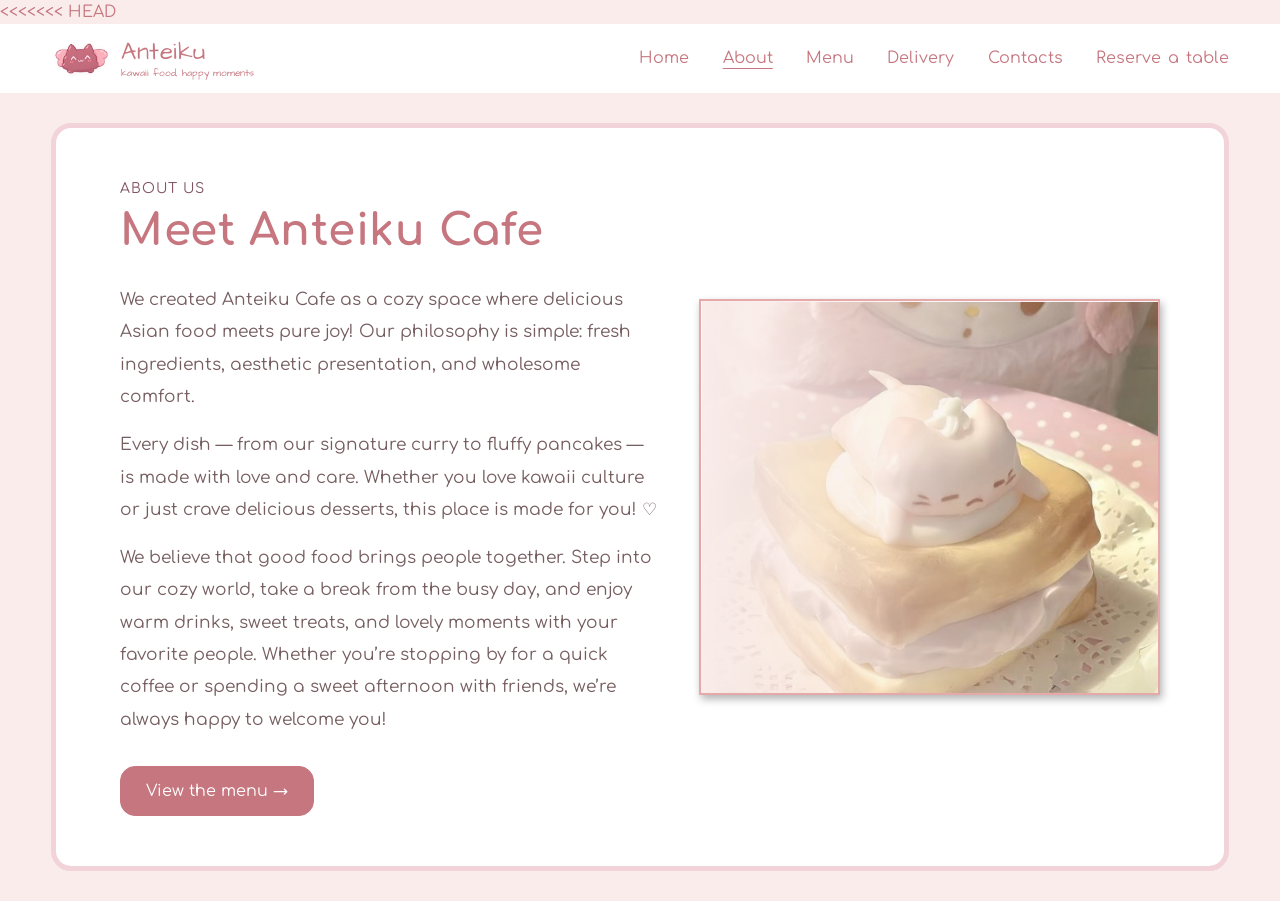
==== about.html @ 823ffbde "Update about.html" ====
<!DOCTYPE html>
<html lang="en">
<head>
<<<<<<< HEAD
    <meta charset="UTF-8">
    <meta name="viewport" content="width=device-width, initial-scale=1.0">
    <title>About — Anteiku</title>

    <!-- Шрифты: без этой строки браузер не знает Comfortaa и Architects Daughter -->
    <link rel="preconnect" href="https://fonts.googleapis.com">
    <link rel="preconnect" href="https://fonts.gstatic.com" crossorigin>
    <link href="https://fonts.googleapis.com/css2?family=Architects+Daughter&family=Comfortaa:wght@400;700&display=swap" rel="stylesheet">

    <link rel="stylesheet" href="style.css">
</head>
<body>

    <!-- ШАПКА (такая же, как на главной) -->
    <header class="site-header">
        <div class="header-inner">

            <a href="index.html" class="brand">
                <img src="image/cat.png" class="logo" alt="Anteiku logo">
                <div class="brand-text">
                    <span class="brand-name">Anteiku</span>
                    <span class="tagline">kawaii food, happy moments</span>
                </div>
            </a>

            <nav class="main-nav">
                <a href="index.html">Home</a>
                <a href="about.html" aria-current="page">About</a>
                <a href="menu.html">Menu</a>
                <a href="delivery.html">Delivery</a>
                <a href="contacts.html">Contacts</a>
                <a href="booking.html">Reserve a table</a>
            </nav>

        </div>
    </header>

    <!-- ГЛАВНЫЙ БЛОК: текст слева, большая картинка справа -->
    <main>
        <div class="center-container about-box">

            <div class="text-container about-text">
                <p class="label">about us</p>
                <h1 id="introduction">Meet Anteiku Cafe</h1>

                <p>We created Anteiku Cafe as a cozy space where delicious Asian food meets pure joy! Our philosophy is simple: fresh ingredients, aesthetic presentation, and wholesome comfort.</p>
                <p>Every dish — from our signature curry to fluffy pancakes — is made with love and care. Whether you love kawaii culture or just crave delicious desserts, this place is made for you! ♡</p>
                <p>We believe that good food brings people together. Step into our cozy world, take a break from the busy day, and enjoy warm drinks, sweet treats, and lovely moments with your favorite people. Whether you’re stopping by for a quick coffee or spending a sweet afternoon with friends, we’re always happy to welcome you!</p>

                <div class="buttons">
                    <a href="menu.html" class="view">View the menu →</a>
                </div>
            </div>

            <div class="hero-image about-image">
                <img src="image/big-cat.png" alt="A cat-shaped cream dessert on a pink polka-dot plate">
            </div>

        </div>
    </main>
---- style.css ----
:root {
    --pink: #C6767F;          /* основной розовый (текст, кнопки) */
    --brown: #815363;         /* тёмный (меню, заголовки в блоке) */
    --border: #f1d3d9;        /* рамка большого блока */
    --frame: #E6A9A9;         /* рамка вокруг картинки */
    --max-width: 1322px;      /* максимальная ширина контента */
    --gutter: clamp(16px, 4vw, 60px);   /* поля по бокам: от 16px на телефоне до 60px на ПК */
}

/* ---------- Общие стили ---------- */
* {
    margin: 0;
    padding: 0;
    box-sizing: border-box;
}

html {
    scroll-behavior: smooth;
}

body {
    background-color: #F9ECEA;
    color: var(--pink);
    font-family: "Century Gothic", "Comfortaa", sans-serif;
    line-height: 1.5;
}

img {
    max-width: 100%;
    height: auto;
    object-fit: contain;
}

/* ==========================================================
   ШАПКА: кот + название слева, меню справа
   ========================================================== */
.site-header {
    background-color: #ffffff;
    padding: 14px var(--gutter);
}

.header-inner {
    display: flex;
    align-items: center;
    justify-content: space-between;
    flex-wrap: wrap;               /* если не хватает места - меню переедет вниз */
    gap: 10px 30px;
    max-width: var(--max-width);
    margin: 0 auto;
}

/* Кот + название в одну строку */
.brand {
    display: flex;
    align-items: center;
    gap: 10px;
    text-decoration: none;
    color: var(--pink);
}

.logo {
    width: 60px;
    height: auto;
    flex-shrink: 0;                /* чтобы кот не сжимался, когда мало места */
}

.brand-text {
    display: flex;
    flex-direction: column;
    line-height: 1.2;
}

.brand-name {
    font-family: "Architects Daughter", sans-serif;
    font-size: 24px;
    letter-spacing: 0.5px;
}

.tagline {
    font-family: "Architects Daughter", sans-serif;
    font-size: 10px;
}

/* ---------- Меню ---------- */
.main-nav {
    text-align: center;  
    display: flex;
    flex-wrap: wrap;
    align-items: center;
    justify-content: flex-end;
    gap: 8px clamp(16px, 2.6vw, 44px);
    font-family: "Comfortaa", sans-serif;
    word-spacing: 2px;
}

.main-nav a {
    color: var(--pink);
    text-decoration: none;
    font-size: 16px;
    transition: color 0.3s ease;
}

.main-nav a:hover {
    color: #f38d99;
}

/* Подчёркивание у страницы, на которой мы сейчас (как Home в макете) */
.main-nav a[aria-current="page"] {
    text-decoration: underline;
    text-underline-offset: 5px;
}

/* ==========================================================
   ГЛАВНЫЙ БЛОК (большая белая рамка)
   ========================================================== */
.center-container {
    display: flex;
    align-items: center;
    justify-content: space-between;
    gap: 40px;
    width: min(var(--max-width), 100% - 2 * var(--gutter));
    min-height: 764px;
    margin: 30px auto;
    padding: 40px clamp(20px, 5vw, 70px);
    background-color: #ffffff;
    border-radius: 20px;
    border: 5px solid var(--border);
}

/* ---------- Текст ---------- */
.text-container {
    flex: 1 1 0;
    min-width: 0;                  /* позволяет тексту сжиматься и переноситься */
    text-align: center;
    color: var(--brown);
}

#introduction {
    font-family: "Comfortaa", sans-serif;
    font-size: clamp(28px, 3.4vw, 48px);
    color: var(--pink);
    letter-spacing: 0.5px;
    margin-bottom: 10px;
}

#text-introduction {
    font-family: "Comfortaa", sans-serif;
    font-size: clamp(16px, 1.7vw, 24px);
    max-width: 480px;
    margin: 30px auto 0;           /* auto по бокам = блок по центру */
    text-align: left;
    line-height: 1.5;
    color: #C7767F;
}

/* ---------- Кнопки ---------- */
.buttons {
    display: flex;
    flex-wrap: wrap;
    gap: 16px 40px;
    max-width: 480px;
    margin: 60px auto 0;
}

.view,
.delivery {
    display: inline-block;
    padding: 12px 25px;
    border: 1px solid var(--pink);
    border-radius: 15px;
    text-decoration: none;
    font-family: "Comfortaa", sans-serif;
    font-size: 16px;
    cursor: pointer;
    /* transition должен стоять здесь, а не в :hover - тогда плавно и в обе стороны */
    transition: background-color 0.3s ease, border-color 0.3s ease, color 0.3s ease;
}

.view {
    color: #ffffff;
    background-color: var(--pink);
}

.delivery {
    color: var(--pink);
    background-color: #ffffff;
}

.view:hover,
.delivery:hover {
    background-color: #f38d99;
    border-color: #a65f75;
    color: #ffffff;
}

/* ---------- Картинка справа ---------- */
.hero-image {
    position: relative;            /* чтобы звезда позиционировалась относительно картинки */
    flex: 0 0 auto;
    width: clamp(240px, 34vw, 452px);
}

.hero-image > img:not(.star1) {
    display: block;
    width: 100%;
    height: auto;
    border: 2px solid var(--frame);
    box-shadow: 2px 4px 8px rgba(0, 0, 0, 0.3);
}

/* Звезда в левом нижнем углу картинки; размер и место - в процентах, поэтому масштабируется вместе с ней */
.star1 {
    position: absolute;
    left: 16%;
    bottom: 15%;
    width: 11%;
    height: auto;
}

/* ==========================================================
   СТРАНИЦА "ABOUT"
   ========================================================== */
.about-box {
    min-height: 0;
    padding-block: 50px;
}

.about-text {
    text-align: left;
}

.about-text .label {
    font-family: "Comfortaa", sans-serif;
    font-size: 14px;
    letter-spacing: 1px;
    text-transform: uppercase;
    color: var(--brown);
}

.about-text #introduction {
    margin-bottom: 20px;
}

.about-text p:not(.label) {
    max-width: 560px;
    margin-bottom: 16px;
    font-family: "Comfortaa", sans-serif;
    font-size: 17px;
    line-height: 1.9;
    color: #765e60;
}

.about-text .buttons {
    margin: 30px 0 0;
}

.about-image {
    width: clamp(240px, 36vw, 480px);
}

/* ==========================================================
   БУДУЩИЕ СТРАНИЦЫ (меню, доставка, бронь, подвал).
   Заготовки сохранены из твоего кода - пока на сайте их нет.
   ========================================================== */
section {
    margin-bottom: 60px;
}

section h1 {
    color: #a65f75;
    font-size: 36px;
    margin: 25px 0;
}

section h2,
footer h2 {
    color: #a65f75;
    font-size: 30px;
    margin-bottom: 20px;
}

#menu,
#delivery,
#reserve {
    padding: 35px 20px;
    background-color: #fff0f2;
    border: 1px solid #f1d3d9;
    border-radius: 20px;
}

#reserve a {
    display: inline-block;
    margin-top: 20px;
    padding: 12px 28px;
    background-color: #d991a5;
    color: white;
    text-decoration: none;
    border-radius: 30px;
    transition: background-color 0.3s ease;
}

#reserve a:hover {
    background-color: #b96f86;
}

footer {
    background-color: #f3d6dd;
    padding: 35px 20px;
    color: #815363;
}

/* ==========================================================
   АДАПТИВ: планшеты и телефоны.
   @media срабатывает, когда экран УЖЕ указанной ширины.
   ========================================================== */

/* Планшет (до 860px): шапка в столбик, картинка уходит под текст */
@media (max-width: 860px) {
    .header-inner {
        flex-direction: column;
        justify-content: center;
        gap: 12px;
    }

    .main-nav {
        justify-content: center;
    }

    .center-container,
    .about-box {
        flex-direction: column;
        min-height: 0;
        gap: 40px;
        margin: 24px auto;
        padding-block: 40px;
    }

    .text-container {
        flex: 0 0 auto;
        width: 100%;
    }

    .hero-image,
    .about-image {
        width: min(400px, 80%);
    }

    #text-introduction {
        text-align: center;
    }

    .buttons {
        justify-content: center;
        margin-top: 40px;
    }

    .about-text {
        text-align: center;
    }

    .about-text p:not(.label) {
        margin-inline: auto;
        text-align: left;          /* длинный текст читается лучше с ровным левым краем */
    }

    .about-text .buttons {
        justify-content: center;
    }
}

/* Телефон (до 480px) */
@media (max-width: 480px) {
    .logo {
        width: 48px;
    }

    .brand-name {
        font-size: 22px;
    }

    .main-nav {
        gap: 8px 18px;
    }

    .main-nav a {
        font-size: 14px;
    }

    .center-container,
    .about-box {
        border-width: 4px;
        gap: 30px;
        padding: 30px 16px;
    }

    #introduction {
        letter-spacing: 0;
    }

    .view,
    .delivery {
        font-size: 15px;
        padding: 11px 20px;
    }

    .about-text p:not(.label) {
        font-size: 16px;
        line-height: 1.8;
    }
}
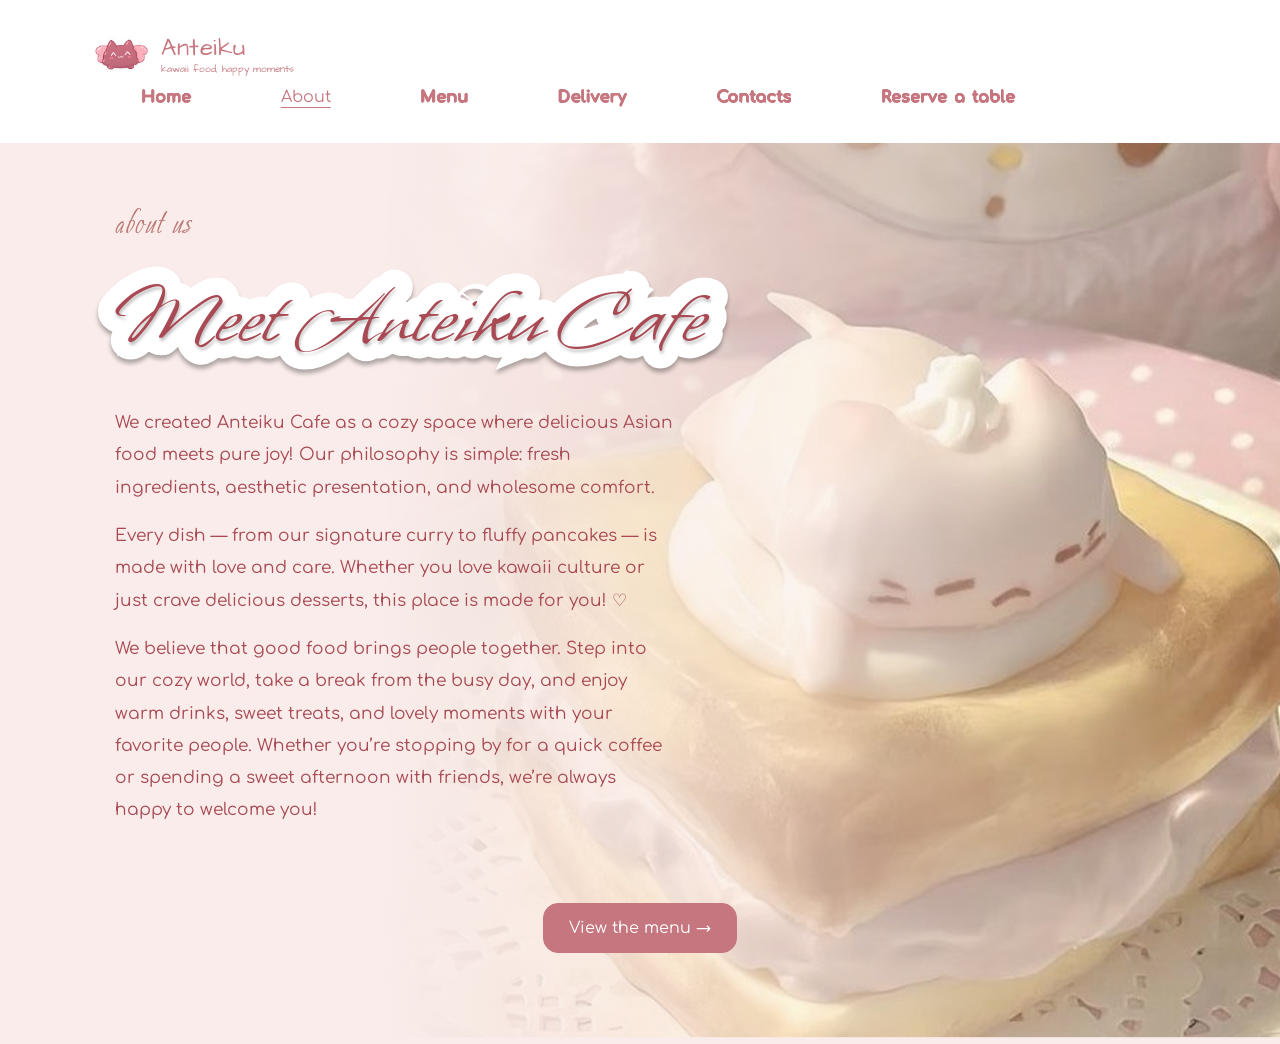
==== commit b84ba21c: "добавила изменения в css + ссылку на шрифт в about.html" ====
--- a/about.html
+++ b/about.html
@@ -1,11 +1,17 @@
 <!DOCTYPE html>
 <html lang="en">
 <head>
-<<<<<<< HEAD
     <meta charset="UTF-8">
     <meta name="viewport" content="width=device-width, initial-scale=1.0">
     <title>About — Anteiku</title>
-
+    <!--Шрифт для about us-->
+    <link rel="preconnect" href="https://fonts.googleapis.com">
+<link rel="preconnect" href="https://fonts.gstatic.com" crossorigin>
+<link href="https://fonts.googleapis.com/css2?family=Petemoss&display=swap" rel="stylesheet">
+    <!-- все три ссылки ниже для шрифта текста "meet Anteiku cafe" -->
+    <link rel="preconnect" href="https://fonts.googleapis.com">
+    <link rel="preconnect" href="https://fonts.gstatic.com" crossorigin>
+    <link href="https://fonts.googleapis.com/css2?family=Whisper&display=swap" rel="stylesheet"> 
     <!-- Шрифты: без этой строки браузер не знает Comfortaa и Architects Daughter -->
     <link rel="preconnect" href="https://fonts.googleapis.com">
     <link rel="preconnect" href="https://fonts.gstatic.com" crossorigin>
@@ -13,7 +19,7 @@
 
     <link rel="stylesheet" href="style.css">
 </head>
-<body>
+<body class="about-page">
 
     <!-- ШАПКА (такая же, как на главной) -->
     <header class="site-header">
@@ -29,7 +35,7 @@
 
             <nav class="main-nav">
                 <a href="index.html">Home</a>
-                <a href="about.html" aria-current="page">About</a>
+                <a href="about.html" class="active" aria-current="page">About</a>
                 <a href="menu.html">Menu</a>
                 <a href="delivery.html">Delivery</a>
                 <a href="contacts.html">Contacts</a>
@@ -62,4 +68,5 @@
 
         </div>
     </main>
-
+</body>
+</html>
--- a/style.css
+++ b/style.css
@@ -1,8 +1,11 @@
-
+/* ==========================================================
+   ПЕРЕМЕННЫЕ: цвета и размеры в одном месте.
+   Хочешь поменять цвет сайта - меняй здесь, и он поменяется везде.
+   ========================================================== */
 :root {
     --pink: #C6767F;          /* основной розовый (текст, кнопки) */
     --brown: #815363;         /* тёмный (меню, заголовки в блоке) */
-    --border: #f1d3d9;        /* рамка большого блока */
+    --border: #E1AFB0;        /* рамка большого блока */
     --frame: #E6A9A9;         /* рамка вокруг картинки */
     --max-width: 1322px;      /* максимальная ширина контента */
     --gutter: clamp(16px, 4vw, 60px);   /* поля по бокам: от 16px на телефоне до 60px на ПК */
@@ -36,6 +39,8 @@
    ШАПКА: кот + название слева, меню справа
    ========================================================== */
 .site-header {
+    position: relative;
+    z-index: 2; /*т.е. вся шапка находится поверх нижних элементовю, в данный момент над about-image и about-text*/
     background-color: #ffffff;
     padding: 14px var(--gutter);
 }
@@ -48,6 +53,7 @@
     gap: 10px 30px;
     max-width: var(--max-width);
     margin: 0 auto;
+    padding: 20px 40px;
 }
 
 /* Кот + название в одну строку */
@@ -63,6 +69,7 @@
     width: 60px;
     height: auto;
     flex-shrink: 0;                /* чтобы кот не сжимался, когда мало места */
+    transform: rotateY('5px');
 }
 
 .brand-text {
@@ -82,39 +89,55 @@
     font-size: 10px;
 }
 
+
 /* ---------- Меню ---------- */
 .main-nav {
     text-align: center;  
     display: flex;
     flex-wrap: wrap;
     align-items: center;
-    justify-content: flex-end;
-    gap: 8px clamp(16px, 2.6vw, 44px);
+    justify-content: center;
+    gap: 8px clamp(20px, 7vw, 100px);
     font-family: "Comfortaa", sans-serif;
     word-spacing: 2px;
+    margin-left: 50px;
+    margin-right: auto;
 }
 
 .main-nav a {
     color: var(--pink);
     text-decoration: none;
     font-size: 16px;
+    font-weight: 900;
     transition: color 0.3s ease;
+    text-shadow:0.5px 0 0 currentColor, 
+       -0.5px 0 0 currentColor, 
+        0 0.5px 0 currentColor, 
+        0 -0.5px 0 currentColor,
+        0.3px 0.3px 0 currentColor,
+       -0.3px -0.3px 0 currentColor;
 }
 
 .main-nav a:hover {
     color: #f38d99;
+}
+
+.main-nav a.active {
+font-weight: normal;
+text-shadow: none;
 }
 
 /* Подчёркивание у страницы, на которой мы сейчас (как Home в макете) */
 .main-nav a[aria-current="page"] {
     text-decoration: underline;
     text-underline-offset: 5px;
+    text-decoration-thickness: 1px;
 }
 
 /* ==========================================================
    ГЛАВНЫЙ БЛОК (большая белая рамка)
    ========================================================== */
-.center-container {
+.home-page .center-container {
     display: flex;
     align-items: center;
     justify-content: space-between;
@@ -136,7 +159,7 @@
     color: var(--brown);
 }
 
-#introduction {
+.home-page #introduction {
     font-family: "Comfortaa", sans-serif;
     font-size: clamp(28px, 3.4vw, 48px);
     color: var(--pink);
@@ -163,7 +186,7 @@
     margin: 60px auto 0;
 }
 
-.view,
+.home-page .view,
 .delivery {
     display: inline-block;
     padding: 12px 25px;
@@ -201,7 +224,7 @@
     width: clamp(240px, 34vw, 452px);
 }
 
-.hero-image > img:not(.star1) {
+.home-page .hero-image > img:not(.star1) {
     display: block;
     width: 100%;
     height: auto;
@@ -221,25 +244,55 @@
 /* ==========================================================
    СТРАНИЦА "ABOUT"
    ========================================================== */
+
 .about-box {
+    position: relative;
+    display: flex;
+    align-items: center;
+    justify-content: space-between;
+    gap: 40px;
+    width: min(var(--max-width), 100% - 2 * var(--gutter));
+    margin: 0 auto;
+    padding: 40px clamp(20px, 5vw, 70px);
     min-height: 0;
     padding-block: 50px;
 }
 
 .about-text {
+    position: relative;
+    z-index: 1;
+    width: 55%;
     text-align: left;
+    display:flex;
+    flex-direction: column;
+    align-items: flex-start;
 }
 
 .about-text .label {
-    font-family: "Comfortaa", sans-serif;
-    font-size: 14px;
+    text-align: left;
+    font-family: "Petemoss", cursive;
+    font-weight: 400;
+    font-style: normal;
+    font-size: 40px;
     letter-spacing: 1px;
     text-transform: uppercase;
-    color: var(--brown);
+    color: #BB7775;
+    text-transform: none;
 }
 
 .about-text #introduction {
+    text-align: left;
+    color: #A84953;
     margin-bottom: 20px;
+     font-family: "Whisper", cursive;
+    font-weight: 400;
+    font-style: normal;
+    font-size: clamp(36px, 7vw, 100px);
+    letter-spacing: 0.5px;
+    -webkit-text-stroke: 35px white;
+    paint-order: stroke fill;
+    text-shadow: 1px 3px 3px rgba(46, 45, 45, 0.3);
+    filter: drop-shadow(0 4px 2px rgba(0, 0, 0, 0.3));
 }
 
 .about-text p:not(.label) {
@@ -248,15 +301,30 @@
     font-family: "Comfortaa", sans-serif;
     font-size: 17px;
     line-height: 1.9;
-    color: #765e60;
-}
-
-.about-text .buttons {
-    margin: 30px 0 0;
-}
+    color: #A84953;
+}
+
+.about-text a{
+    display: inline-block;
+    padding: 12px 25px;
+    border: 1px solid var(--pink);
+    border-radius: 15px;
+    text-decoration: none;
+    font-family: "Comfortaa", sans-serif;
+    font-size: 16px;
+    cursor: pointer;
+    transition: background-color 0.3s
+}
+
 
 .about-image {
-    width: clamp(240px, 36vw, 480px);
+    position: absolute;
+    z-index: 0;
+    width: 90%;
+    max-width: none;
+    right: -18%;
+    top: 55%;
+    transform: translateY(-53%);
 }
 
 /* ==========================================================
@@ -409,4 +477,3 @@
         line-height: 1.8;
     }
 }
-
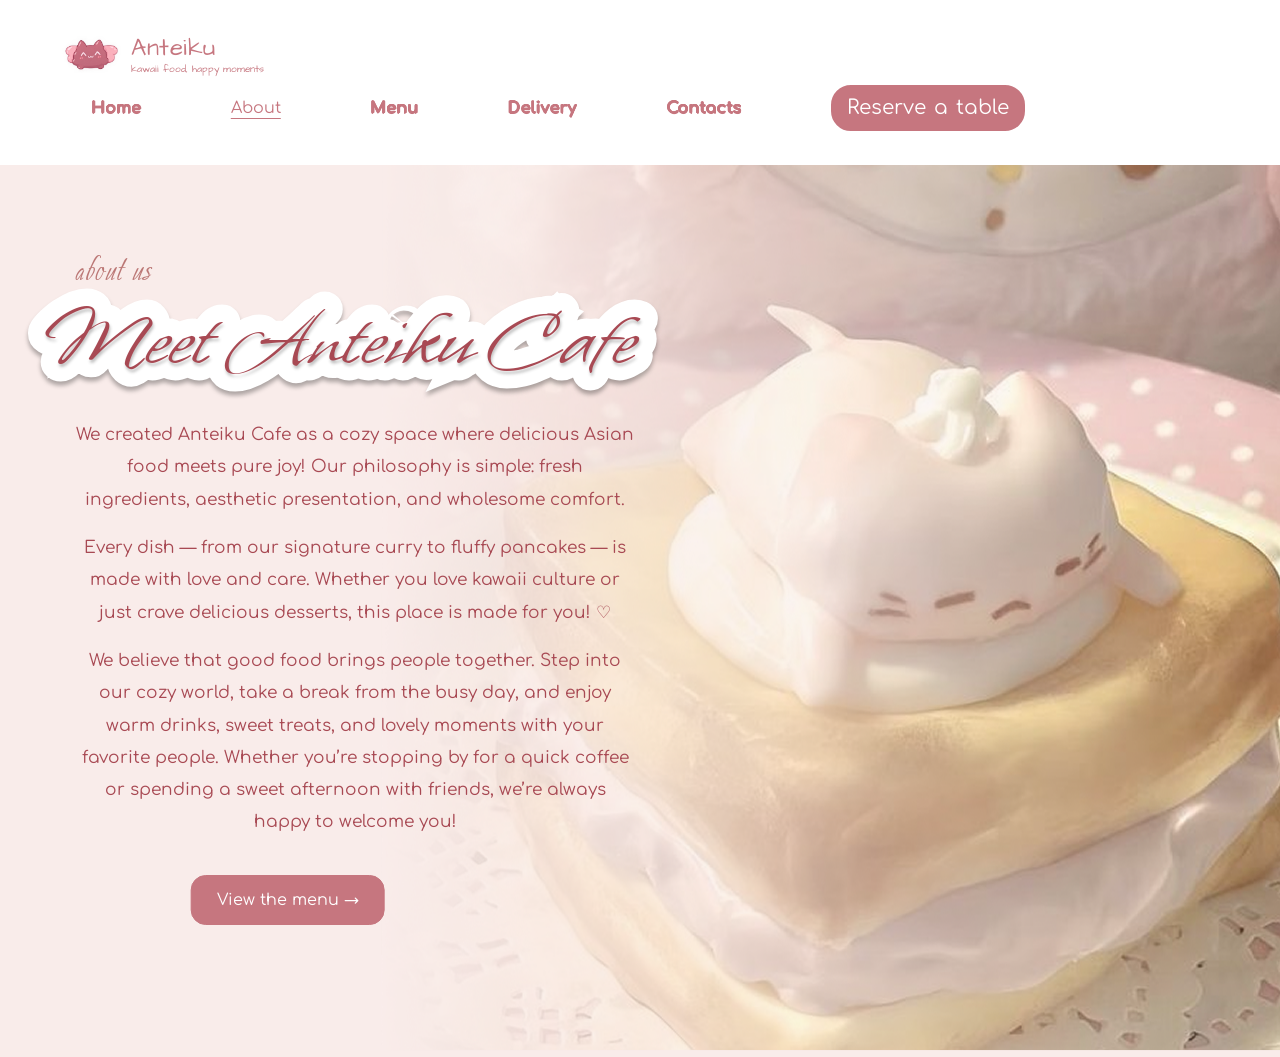
==== commit 4ce35f84: "menu css перенесен в style.css, добавлены классы к некоторым элементам html" ====
--- a/about.html
+++ b/about.html
@@ -6,8 +6,8 @@
     <title>About — Anteiku</title>
     <!--Шрифт для about us-->
     <link rel="preconnect" href="https://fonts.googleapis.com">
-<link rel="preconnect" href="https://fonts.gstatic.com" crossorigin>
-<link href="https://fonts.googleapis.com/css2?family=Petemoss&display=swap" rel="stylesheet">
+    <link rel="preconnect" href="https://fonts.gstatic.com" crossorigin>
+    <link href="https://fonts.googleapis.com/css2?family=Petemoss&display=swap" rel="stylesheet">
     <!-- все три ссылки ниже для шрифта текста "meet Anteiku cafe" -->
     <link rel="preconnect" href="https://fonts.googleapis.com">
     <link rel="preconnect" href="https://fonts.gstatic.com" crossorigin>
@@ -39,7 +39,7 @@
                 <a href="menu.html">Menu</a>
                 <a href="delivery.html">Delivery</a>
                 <a href="contacts.html">Contacts</a>
-                <a href="booking.html">Reserve a table</a>
+                <a href="booking.html" class="reserve-btn">Reserve a table</a>
             </nav>
 
         </div>
@@ -68,5 +68,4 @@
 
         </div>
     </main>
-</body>
-</html>
+
--- a/style.css
+++ b/style.css
@@ -1,7 +1,4 @@
-/* ==========================================================
-   ПЕРЕМЕННЫЕ: цвета и размеры в одном месте.
-   Хочешь поменять цвет сайта - меняй здесь, и он поменяется везде.
-   ========================================================== */
+
 :root {
     --pink: #C6767F;          /* основной розовый (текст, кнопки) */
     --brown: #815363;         /* тёмный (меню, заголовки в блоке) */
@@ -58,6 +55,7 @@
 
 /* Кот + название в одну строку */
 .brand {
+    transform: translateX(-30px);
     display: flex;
     align-items: center;
     gap: 10px;
@@ -100,8 +98,6 @@
     gap: 8px clamp(20px, 7vw, 100px);
     font-family: "Comfortaa", sans-serif;
     word-spacing: 2px;
-    margin-left: 50px;
-    margin-right: auto;
 }
 
 .main-nav a {
@@ -134,6 +130,27 @@
     text-decoration-thickness: 1px;
 }
 
+/*ниже кнопка брони стола в шапке меню*/
+.reserve-btn {
+    display: inline-block;
+    padding: 6px 14px;
+    border: 2px solid var(--pink);
+    border-radius: 20px;
+    color: white !important;
+    font-weight: normal !important;
+    text-shadow: none !important;
+    background-color: var(--pink);
+    text-decoration: none;
+    white-space: nowrap;
+    font-size: 20px !important;
+    transition: background-color 0.3s ease, color 0.3s ease;
+}
+
+.reserve-btn:hover {
+    background-color: #f38d99;
+    color: var(--pink);
+}
+
 /* ==========================================================
    ГЛАВНЫЙ БЛОК (большая белая рамка)
    ========================================================== */
@@ -147,15 +164,15 @@
     margin: 30px auto;
     padding: 40px clamp(20px, 5vw, 70px);
     background-color: #ffffff;
-    border-radius: 20px;
-    border: 5px solid var(--border);
+    border-radius: 40px;
+    border: 7px solid var(--border);
 }
 
 /* ---------- Текст ---------- */
 .text-container {
     flex: 1 1 0;
     min-width: 0;                  /* позволяет тексту сжиматься и переноситься */
-    text-align: center;
+    text-align: left;
     color: var(--brown);
 }
 
@@ -164,17 +181,19 @@
     font-size: clamp(28px, 3.4vw, 48px);
     color: var(--pink);
     letter-spacing: 0.5px;
-    margin-bottom: 10px;
+    transform: translateY(-20px);
+    max-width: 500px;
 }
 
 #text-introduction {
     font-family: "Comfortaa", sans-serif;
     font-size: clamp(16px, 1.7vw, 24px);
-    max-width: 480px;
+    max-width: 550px;
     margin: 30px auto 0;           /* auto по бокам = блок по центру */
     text-align: left;
     line-height: 1.5;
     color: #C7767F;
+    transform: translateX(-60px) translateY(-10px);
 }
 
 /* ---------- Кнопки ---------- */
@@ -190,7 +209,7 @@
 .delivery {
     display: inline-block;
     padding: 12px 25px;
-    border: 1px solid var(--pink);
+    border: 2.5px solid var(--pink);
     border-radius: 15px;
     text-decoration: none;
     font-family: "Comfortaa", sans-serif;
@@ -198,6 +217,10 @@
     cursor: pointer;
     /* transition должен стоять здесь, а не в :hover - тогда плавно и в обе стороны */
     transition: background-color 0.3s ease, border-color 0.3s ease, color 0.3s ease;
+    transform: translateX(-80px);
+}
+.home-page .view {
+    margin-right: 40px;
 }
 
 .view {
@@ -244,7 +267,9 @@
 /* ==========================================================
    СТРАНИЦА "ABOUT"
    ========================================================== */
-
+.about-page {
+    overflow-x: hidden;
+}
 .about-box {
     position: relative;
     display: flex;
@@ -262,10 +287,11 @@
     position: relative;
     z-index: 1;
     width: 55%;
-    text-align: left;
+    text-align: center;
     display:flex;
     flex-direction: column;
     align-items: flex-start;
+    transform: translateX(-40px);
 }
 
 .about-text .label {
@@ -278,13 +304,15 @@
     text-transform: uppercase;
     color: #BB7775;
     text-transform: none;
+    transform: translateY(25px);
 }
 
 .about-text #introduction {
     text-align: left;
+    transform: translateX(-30px);
     color: #A84953;
     margin-bottom: 20px;
-     font-family: "Whisper", cursive;
+    font-family: "Whisper", cursive;
     font-weight: 400;
     font-style: normal;
     font-size: clamp(36px, 7vw, 100px);
@@ -302,6 +330,7 @@
     font-size: 17px;
     line-height: 1.9;
     color: #A84953;
+    transform: translateY(-10px);
 }
 
 .about-text a{
@@ -313,9 +342,9 @@
     font-family: "Comfortaa", sans-serif;
     font-size: 16px;
     cursor: pointer;
-    transition: background-color 0.3s
-}
-
+    transition: background-color 0.3s;
+    transform: translateX(-161%) translateY(-50px);
+}
 
 .about-image {
     position: absolute;
@@ -324,58 +353,140 @@
     max-width: none;
     right: -18%;
     top: 55%;
-    transform: translateY(-53%);
-}
-
-/* ==========================================================
-   БУДУЩИЕ СТРАНИЦЫ (меню, доставка, бронь, подвал).
-   Заготовки сохранены из твоего кода - пока на сайте их нет.
-   ========================================================== */
-section {
-    margin-bottom: 60px;
-}
-
-section h1 {
-    color: #a65f75;
-    font-size: 36px;
-    margin: 25px 0;
-}
-
-section h2,
-footer h2 {
-    color: #a65f75;
-    font-size: 30px;
-    margin-bottom: 20px;
-}
-
-#menu,
-#delivery,
-#reserve {
-    padding: 35px 20px;
-    background-color: #fff0f2;
-    border: 1px solid #f1d3d9;
-    border-radius: 20px;
-}
-
-#reserve a {
-    display: inline-block;
-    margin-top: 20px;
-    padding: 12px 28px;
-    background-color: #d991a5;
-    color: white;
-    text-decoration: none;
-    border-radius: 30px;
-    transition: background-color 0.3s ease;
-}
-
-#reserve a:hover {
-    background-color: #b96f86;
-}
-
-footer {
-    background-color: #f3d6dd;
-    padding: 35px 20px;
-    color: #815363;
+    transform: translateY(-54%);
+}
+
+
+
+/*страница меню*/
+
+
+/* MAIN MENU */
+
+.menu-container {
+  max-width: 900px;
+  margin: 0 auto;
+  padding: 45px 0 55px;
+}
+
+/* GRID WITH SIX CARDS */
+
+.menu-grid {
+  display: grid;
+  grid-template-columns: repeat(3, minmax(0, 1fr));
+  gap: 14px;
+}
+
+/* MENU CARD */
+
+.menu-card {
+  min-width: 0;
+  padding: 7px;
+  background-color: #fffaf8;
+  border: 1px solid #e7b4b9;
+  border-radius: 3px;
+  overflow: hidden;
+  transition: transform 0.2s, box-shadow 0.2s;
+}
+
+.menu-card:hover {
+  transform: translateY(-3px);
+  box-shadow: 0 5px 15px #c9768120;
+}
+
+/* IMAGE */
+
+.image-container {
+  position: relative;
+  width: 100%;
+  height: 108px;
+  border-radius: 7px;
+  overflow: hidden;
+}
+
+.image-container img {
+  display: block;
+  width: 100%;
+  height: 100%;
+  object-fit: cover;
+}
+
+/* SMALL LABEL ON IMAGE */
+
+.image-tag {
+  position: absolute;
+  top: 8px;
+  left: 8px;
+  padding: 4px 8px;
+  border-radius: 5px;
+  background-color: #fffaf8;
+  color: #b96a74;
+  font-size: 9px;
+  font-style: italic;
+  transform: rotate(-3deg);
+}
+
+/* CARD TEXT */
+
+.card-info {
+  padding: 7px 3px 5px;
+}
+
+.card-heading {
+  display: flex;
+  align-items: flex-start;
+  justify-content: space-between;
+  gap: 6px;
+}
+
+.card-heading h2 {
+  margin: 0;
+  font-size: 13px;
+  font-weight: normal;
+  line-height: 1.4;
+}
+
+.price {
+  padding-top: 2px;
+  font-size: 11px;
+  white-space: nowrap;
+}
+
+.card-info p {
+  margin: 6px 0 0;
+  color: #bd7b82;
+  font-size: 9px;
+  line-height: 1.6;
+}
+
+/* CATEGORY BUTTONS */
+
+.category-buttons {
+  display: flex;
+  justify-content: center;
+  align-items: center;
+  flex-wrap: wrap;
+  gap: 9px;
+  margin-top: 24px;
+}
+
+.category-btn {
+  padding: 8px 17px;
+  border: 1px solid #edc3c6;
+  border-radius: 25px;
+  background-color: #fffaf8;
+  color: #c87580;
+  font-family: inherit;
+  font-size: 11px;
+  cursor: pointer;
+  transition: background-color 0.2s, color 0.2s;
+}
+
+.category-btn:hover,
+.category-btn.selected {
+  background-color: #c97681;
+  border-color: #c97681;
+  color: white;
 }
 
 /* ==========================================================
@@ -477,3 +588,4 @@
         line-height: 1.8;
     }
 }
+
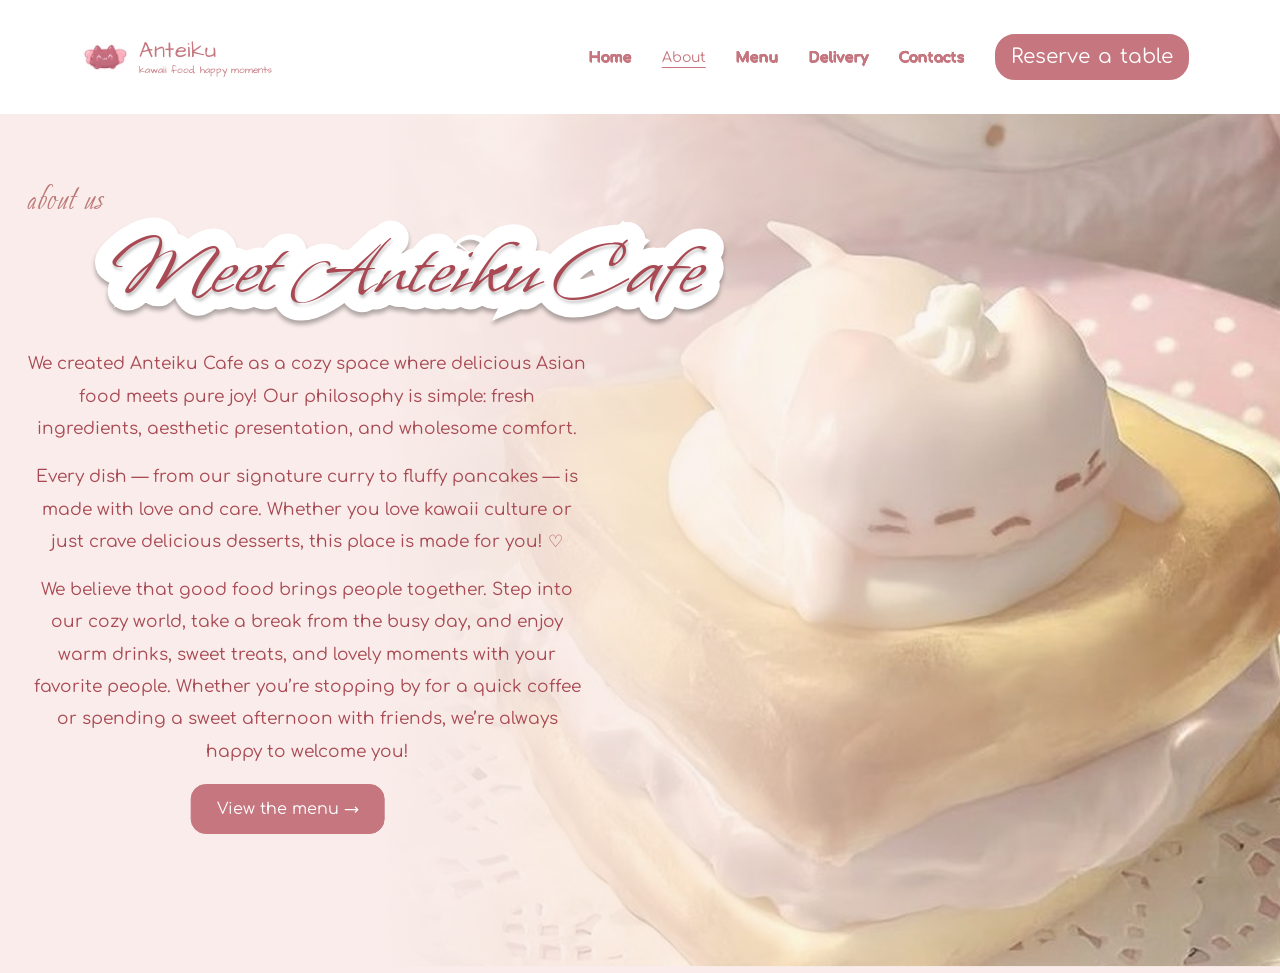
==== commit c19f872c: "Merge branch 'main' into oshibka" ====
--- a/about.html
+++ b/about.html
@@ -69,3 +69,5 @@
         </div>
     </main>
 
+</body>
+</html>
--- a/style.css
+++ b/style.css
@@ -24,6 +24,7 @@
     color: var(--pink);
     font-family: "Century Gothic", "Comfortaa", sans-serif;
     line-height: 1.5;
+    cursor: pointer;
 }
 
 img {
@@ -67,7 +68,7 @@
     width: 60px;
     height: auto;
     flex-shrink: 0;                /* чтобы кот не сжимался, когда мало места */
-    transform: rotateY('5px');
+   /* transform: rotateY('5px'); */
 }
 
 .brand-text {
@@ -200,28 +201,31 @@
 .buttons {
     display: flex;
     flex-wrap: wrap;
-    gap: 16px 40px;
+    gap: 16px 24px;
     max-width: 480px;
     margin: 60px auto 0;
+    transform: translateX(-80px);   /* сдвигаем ОДИН раз весь блок, а не каждую кнопку */
 }
 
 .home-page .view,
 .delivery {
-    display: inline-block;
+    display: inline-flex;
+    align-items: center;
+    justify-content: center;
+    flex: 1 1 0;                    /* обе кнопки одинаковой ширины */
+    min-width: 190px;
     padding: 12px 25px;
     border: 2.5px solid var(--pink);
     border-radius: 15px;
     text-decoration: none;
     font-family: "Comfortaa", sans-serif;
     font-size: 16px;
+    white-space: nowrap;
     cursor: pointer;
-    /* transition должен стоять здесь, а не в :hover - тогда плавно и в обе стороны */
     transition: background-color 0.3s ease, border-color 0.3s ease, color 0.3s ease;
-    transform: translateX(-80px);
-}
-.home-page .view {
-    margin-right: 40px;
-}
+    /* transform и margin-right отсюда убраны */
+}
+
 
 .view {
     color: #ffffff;
@@ -459,8 +463,6 @@
   line-height: 1.6;
 }
 
-/* CATEGORY BUTTONS */
-
 .category-buttons {
   display: flex;
   justify-content: center;
@@ -495,7 +497,7 @@
    ========================================================== */
 
 /* Планшет (до 860px): шапка в столбик, картинка уходит под текст */
-@media (max-width: 860px) {
+@media (max-width: 480px) {
     .header-inner {
         flex-direction: column;
         justify-content: center;
@@ -525,14 +527,38 @@
         width: min(400px, 80%);
     }
 
+  
+.buttons {
+    justify-content: center;
+    margin-top: 40px;
+    transform: none;
+}
+
+.view,
+.delivery {
+    margin-left: 0;
+    padding: 13px 20px;
+    font-size: 15px;
+}
+
+    #introduction {
+        letter-spacing: 0;
+        text-align: left;
+        padding-left: 10%;
+        padding-top:10px;
+    }
+
     #text-introduction {
-        text-align: center;
-    }
-
-    .buttons {
-        justify-content: center;
-        margin-top: 40px;
-    }
+        text-align: left;
+        margin: 10px auto 0;
+        padding-left: 30%;
+    }
+   
+        .main-nav a {
+        font-size: 15px;
+        margin: 10px auto 0;
+
+        }
 
     .about-text {
         text-align: center;
@@ -549,17 +575,21 @@
 }
 
 /* Телефон (до 480px) */
-@media (max-width: 480px) {
+@media (max-width: 1024px) and (min-width: 680px) {
     .logo {
         width: 48px;
-    }
-
-    .brand-name {
+        margin-left:250px;
+       
+    }
+
+    .brand-name {gi
         font-size: 22px;
     }
 
     .main-nav {
-        gap: 8px 18px;
+        gap: 5px 25px;
+       
+        padding-left: 100px;
     }
 
     .main-nav a {
@@ -575,8 +605,28 @@
 
     #introduction {
         letter-spacing: 0;
-    }
-
+        margin-left:10%;
+    }
+ 
+    .buttons {
+    justify-content: center;
+    margin-top: 40px;
+    transform: none;
+}
+
+.view,
+.delivery {
+    margin-left: 0;
+    padding: 13px 20px;
+    font-size: 15px;
+}
+    
+#text-introduction {
+        text-align: center;
+        margin: 15px 10px 0;
+        padding-left: 20%;
+        text-align: left;
+    }
     .view,
     .delivery {
         font-size: 15px;
@@ -589,3 +639,55 @@
     }
 }
 
+    
+@media(min-width:1025px) and (max-width: 1366px) {
+    .logo {
+        width: 48px;
+        margin-left:20px;
+    }
+
+    .brand-name {
+        font-size: 22px;
+    }
+
+    .main-nav {
+       gap:30px;
+        margin-left:20px;
+    }
+
+    .main-nav a {
+        font-size: 14px;
+    }
+
+     #text-introduction {
+        text-align: left;
+       padding-left: 80px;
+       margin-left:25px;
+        
+    }
+
+.buttons {
+    justify-content: center;
+    margin-top: 40px;
+    transform: none;
+}
+
+.view,
+.delivery {
+    margin-left: 0;
+    padding: 10px 20px;
+    font-size: 15px;
+}
+
+    .center-container,
+    .about-box {
+        border-width: 4px;
+        gap: 30px;
+        padding: 30px 16px;
+    }
+
+    #introduction {
+        letter-spacing: 0;
+        margin-left:10%;
+    }
+}
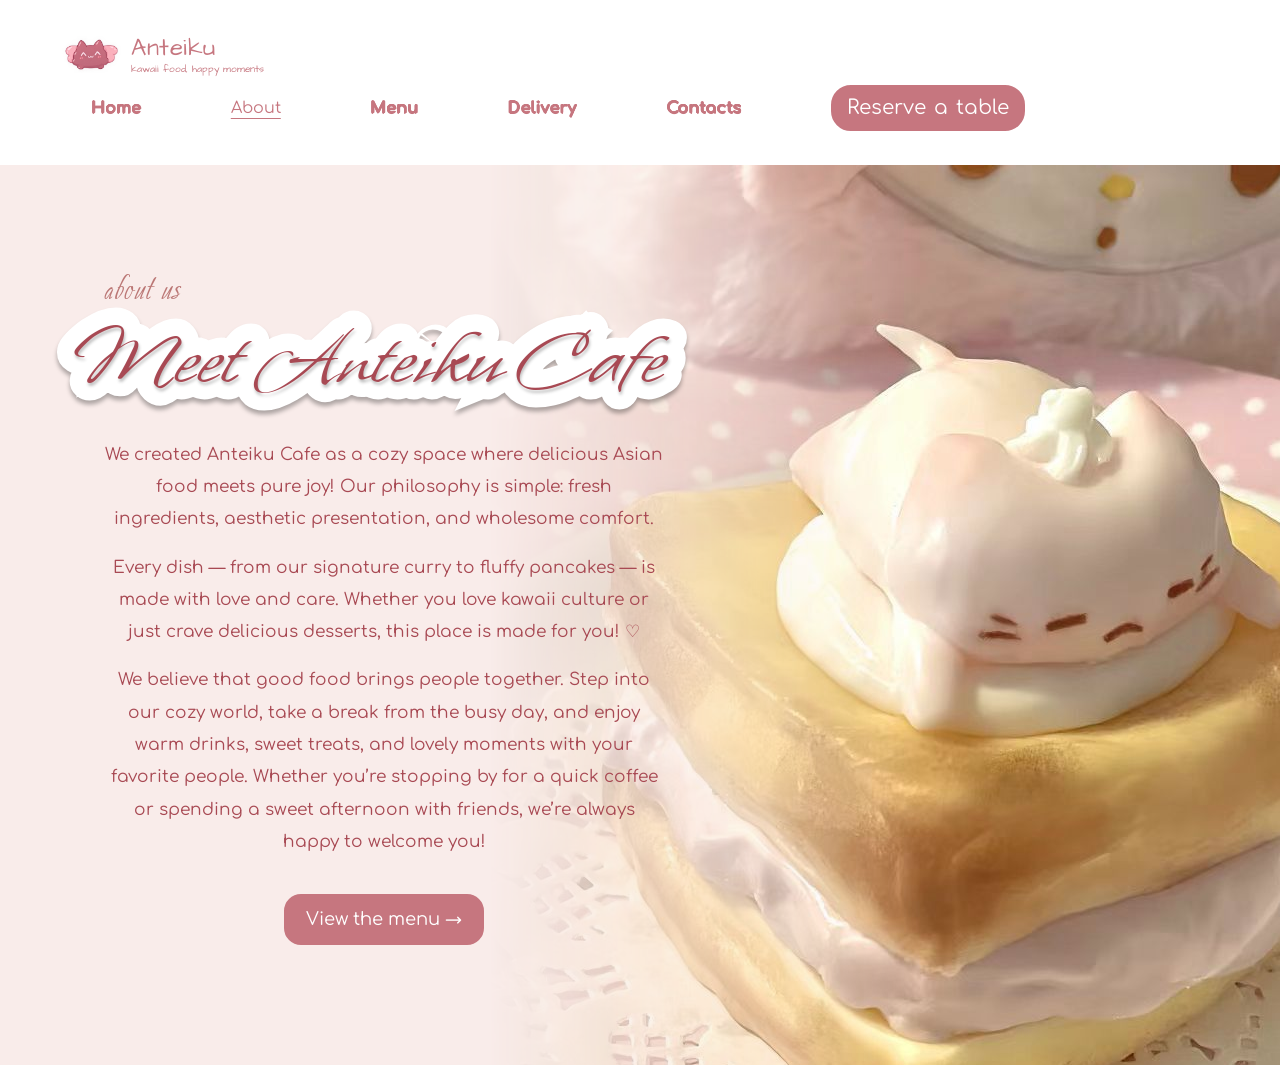
==== commit 33430992: "изменения в css, замена фотографий и добавление свг в индекс.хтмл" ====
--- a/about.html
+++ b/about.html
@@ -57,17 +57,13 @@
                 <p>Every dish — from our signature curry to fluffy pancakes — is made with love and care. Whether you love kawaii culture or just crave delicious desserts, this place is made for you! ♡</p>
                 <p>We believe that good food brings people together. Step into our cozy world, take a break from the busy day, and enjoy warm drinks, sweet treats, and lovely moments with your favorite people. Whether you’re stopping by for a quick coffee or spending a sweet afternoon with friends, we’re always happy to welcome you!</p>
 
-                <div class="buttons">
                     <a href="menu.html" class="view">View the menu →</a>
-                </div>
             </div>
 
             <div class="hero-image about-image">
-                <img src="image/big-cat.png" alt="A cat-shaped cream dessert on a pink polka-dot plate">
+                <img src="image/big-cat.jpg" alt="A cat-shaped cream dessert on a pink polka-dot plate">
             </div>
 
         </div>
     </main>
 
-</body>
-</html>
--- a/style.css
+++ b/style.css
@@ -24,7 +24,6 @@
     color: var(--pink);
     font-family: "Century Gothic", "Comfortaa", sans-serif;
     line-height: 1.5;
-    cursor: pointer;
 }
 
 img {
@@ -68,7 +67,7 @@
     width: 60px;
     height: auto;
     flex-shrink: 0;                /* чтобы кот не сжимался, когда мало места */
-   /* transform: rotateY('5px'); */
+    transform: rotateY('5px');
 }
 
 .brand-text {
@@ -131,7 +130,7 @@
     text-decoration-thickness: 1px;
 }
 
-/*ниже кнопка брони стола в шапке меню*/
+/* кнопка брони стола в шапке меню*/
 .reserve-btn {
     display: inline-block;
     padding: 6px 14px;
@@ -197,35 +196,121 @@
     transform: translateX(-60px) translateY(-10px);
 }
 
+  /* ---------- Картинка мороженого справа ---------- */
+.ice-cream-img {
+    position: relative;
+    flex: 0 0 auto;
+    width: clamp(240px, 30vw, 440px);
+    margin-right: 20px;
+    z-index: 0;
+}
+
+.ice-cream-img > #ice-cream {
+    position: relative;
+    z-index: 1;
+    display: block;
+    width: 100%;
+    height: auto;
+    border: none;
+    filter:
+        drop-shadow(1px 0 0 white)
+        drop-shadow(-1px 0 0 white)
+        drop-shadow(0 1px 0 white)
+        drop-shadow(0 -1px 0 white)
+        drop-shadow(18px 6px 2px rgba(0, 0, 0, 0.25));
+}
+
+.decor-frame { /* рамка поверх мороженого*/
+    position: absolute;
+    width: 450px;
+    height: 600px;
+    border: 1.5px solid var(--frame);
+     top: 50%;
+    left: 50%;
+    transform: translate(-50%, -50%);
+    z-index: 1;
+     filter: drop-shadow(16px 3px 2px rgba(0, 0, 0, 0.4));
+}
+
+.star {
+    position: absolute;
+    z-index: 3;
+    width: 70px;
+    aspect-ratio: 1;
+    overflow: visible; /* чтобы обводка у краёв не обрезалась */
+}
+
+.star polygon {
+    fill: var(--fill);
+    stroke: var(--stroke);
+    stroke-width: 1px;           /* толщина обводки */
+    vector-effect: non-scaling-stroke; /* толщина одинаковая у всех звёзд */
+}
+
+.star1 {
+    --fill: #FFEDED;
+    --stroke: #DCADAD;
+    width: 200px;
+    top: 3%;
+    left: 0%;
+    transform: scale(1, 0.8) rotate(100deg);
+}
+
+.star2 {
+    --fill: #A53838;
+    --stroke: #934444;
+    z-index: 0;
+    width: 180px;
+    top: 10%;
+    right: -10%;
+    transform: scale(1, 0.9) rotate(110deg);
+}
+
+.star3 {
+    --fill: #FF9698;
+    --stroke: #DEACAD;
+    width: 110px;
+    bottom: 20%;
+    left: 20%;
+    transform: scale(1, 0.9) rotate(-100deg);
+}
+
+.star4 {
+    --fill: #FEA8A8;
+    --stroke: #DEACAD;
+    width: 130px;
+    bottom: 0%;
+    right: 12%;
+    transform: scale(0.95, 1) rotate(-100deg);
+}
+
 /* ---------- Кнопки ---------- */
 .buttons {
     display: flex;
     flex-wrap: wrap;
-    gap: 16px 24px;
+    gap: 20px;
     max-width: 480px;
     margin: 60px auto 0;
-    transform: translateX(-80px);   /* сдвигаем ОДИН раз весь блок, а не каждую кнопку */
+    transform: translateX(-60px);
 }
 
 .home-page .view,
 .delivery {
-    display: inline-flex;
-    align-items: center;
-    justify-content: center;
-    flex: 1 1 0;                    /* обе кнопки одинаковой ширины */
-    min-width: 190px;
-    padding: 12px 25px;
+    display: inline-block;
+    padding: 10px 20px;
     border: 2.5px solid var(--pink);
-    border-radius: 15px;
+    border-radius: 17px;
     text-decoration: none;
     font-family: "Comfortaa", sans-serif;
-    font-size: 16px;
-    white-space: nowrap;
+    font-size: 18px;
     cursor: pointer;
+    /* transition должен стоять здесь, а не в :hover - тогда плавно и в обе стороны */
     transition: background-color 0.3s ease, border-color 0.3s ease, color 0.3s ease;
-    /* transform и margin-right отсюда убраны */
-}
-
+}
+
+.home-page .view {
+    margin-right: 40px;
+}
 
 .view {
     color: #ffffff;
@@ -233,7 +318,8 @@
 }
 
 .delivery {
-    color: var(--pink);
+    border-color: var(--frame) !important;
+    color: #AE302F !important;
     background-color: #ffffff;
 }
 
@@ -244,35 +330,11 @@
     color: #ffffff;
 }
 
-/* ---------- Картинка справа ---------- */
-.hero-image {
-    position: relative;            /* чтобы звезда позиционировалась относительно картинки */
-    flex: 0 0 auto;
-    width: clamp(240px, 34vw, 452px);
-}
-
-.home-page .hero-image > img:not(.star1) {
-    display: block;
-    width: 100%;
-    height: auto;
-    border: 2px solid var(--frame);
-    box-shadow: 2px 4px 8px rgba(0, 0, 0, 0.3);
-}
-
-/* Звезда в левом нижнем углу картинки; размер и место - в процентах, поэтому масштабируется вместе с ней */
-.star1 {
-    position: absolute;
-    left: 16%;
-    bottom: 15%;
-    width: 11%;
-    height: auto;
-}
-
 /* ==========================================================
    СТРАНИЦА "ABOUT"
    ========================================================== */
 .about-page {
-    overflow-x: hidden;
+    overflow-x: clip;
 }
 .about-box {
     position: relative;
@@ -280,11 +342,13 @@
     align-items: center;
     justify-content: space-between;
     gap: 40px;
-    width: min(var(--max-width), 100% - 2 * var(--gutter));
+    width: 1600px;
     margin: 0 auto;
     padding: 40px clamp(20px, 5vw, 70px);
-    min-height: 0;
+    height: 900px;
     padding-block: 50px;
+    overflow: hidden;
+    transform: translateX(40px);
 }
 
 .about-text {
@@ -295,7 +359,6 @@
     display:flex;
     flex-direction: column;
     align-items: flex-start;
-    transform: translateX(-40px);
 }
 
 .about-text .label {
@@ -337,65 +400,69 @@
     transform: translateY(-10px);
 }
 
-.about-text a{
+.about-text a {
     display: inline-block;
-    padding: 12px 25px;
-    border: 1px solid var(--pink);
-    border-radius: 15px;
+    padding: 10px 20px;
+    border: 2.5px solid var(--pink);
+    border-radius: 17px;
     text-decoration: none;
     font-family: "Comfortaa", sans-serif;
-    font-size: 16px;
+    font-size: 18px;
     cursor: pointer;
-    transition: background-color 0.3s;
-    transform: translateX(-161%) translateY(-50px);
+    transition: background-color 0.3s ease, border-color 0.3s ease, color 0.3s ease;
+    margin-top: 60px;
+    margin-left: 280px;                         /* половина от 560px (max-width абзаца) */
+    transform: translateX(-50%) translateY(-50px);  /* -50% = половина ширины самой кнопки */
 }
 
 .about-image {
+    object-fit: cover;
+    object-position: right;
+    -webkit-mask-image: linear-gradient(to right, transparent 0%, #F9ECEA 30%);
+    mask-image: linear-gradient(to right, transparent 0%, #F9ECEA 30%);
     position: absolute;
     z-index: 0;
     width: 90%;
+    height: 100%;
     max-width: none;
     right: -18%;
-    top: 55%;
-    transform: translateY(-54%);
-}
-
+    top: 0;
+    bottom: 0;
+}
+ 
 
 
 /*страница меню*/
 
-
-/* MAIN MENU */
+/* MENU */
 
 .menu-container {
-  max-width: 900px;
+  max-width: 910px;
   margin: 0 auto;
-  padding: 45px 0 55px;
-}
-
-/* GRID WITH SIX CARDS */
+  padding: 57px 0 60px;
+}
 
 .menu-grid {
   display: grid;
   grid-template-columns: repeat(3, minmax(0, 1fr));
-  gap: 14px;
-}
-
-/* MENU CARD */
+  gap: 19px;
+}
+
+/* CARD */
 
 .menu-card {
   min-width: 0;
-  padding: 7px;
+  padding: 8px 8px 16px;
   background-color: #fffaf8;
-  border: 1px solid #e7b4b9;
-  border-radius: 3px;
+  border: 1px solid #ebc3c6;
+  border-radius: 12px;
   overflow: hidden;
   transition: transform 0.2s, box-shadow 0.2s;
 }
 
 .menu-card:hover {
   transform: translateY(-3px);
-  box-shadow: 0 5px 15px #c9768120;
+  box-shadow: 0 5px 15px rgba(201, 118, 129, 0.15);
 }
 
 /* IMAGE */
@@ -403,8 +470,8 @@
 .image-container {
   position: relative;
   width: 100%;
-  height: 108px;
-  border-radius: 7px;
+  height: 128px;
+  border-radius: 8px;
   overflow: hidden;
 }
 
@@ -415,279 +482,141 @@
   object-fit: cover;
 }
 
-/* SMALL LABEL ON IMAGE */
-
 .image-tag {
   position: absolute;
-  top: 8px;
-  left: 8px;
-  padding: 4px 8px;
-  border-radius: 5px;
+  top: 9px;
+  left: 9px;
+  padding: 3px 10px;
+  border-radius: 8px;
   background-color: #fffaf8;
   color: #b96a74;
-  font-size: 9px;
-  font-style: italic;
+  font-family: "Architects Daughter", cursive;
+  font-size: 10px;
   transform: rotate(-3deg);
 }
 
 /* CARD TEXT */
 
 .card-info {
-  padding: 7px 3px 5px;
+  padding: 10px 5px 0;
 }
 
 .card-heading {
   display: flex;
-  align-items: flex-start;
+  align-items: baseline;
   justify-content: space-between;
-  gap: 6px;
+  gap: 8px;
 }
 
 .card-heading h2 {
   margin: 0;
-  font-size: 13px;
-  font-weight: normal;
+  font-size: 17px;
+  font-weight: 400;
   line-height: 1.4;
+  color: #a8606a;
 }
 
 .price {
-  padding-top: 2px;
+  font-size: 15px;
+  white-space: nowrap;
+  color: #c0707a;
+}
+
+.card-info p {
+  margin: 8px 0 0;
+  color: #b07a80;
+  font-family: "Poppins", "Comfortaa", sans-serif;
   font-size: 11px;
-  white-space: nowrap;
-}
-
-.card-info p {
-  margin: 6px 0 0;
-  color: #bd7b82;
-  font-size: 9px;
-  line-height: 1.6;
-}
+  line-height: 1.8;
+}
+
+/* CATEGORY BUTTONS */
 
 .category-buttons {
   display: flex;
   justify-content: center;
   align-items: center;
   flex-wrap: wrap;
-  gap: 9px;
-  margin-top: 24px;
+  gap: 11px;
+  margin-top: 32px;
 }
 
 .category-btn {
-  padding: 8px 17px;
+  padding: 9px 21px;
   border: 1px solid #edc3c6;
   border-radius: 25px;
   background-color: #fffaf8;
-  color: #c87580;
-  font-family: inherit;
-  font-size: 11px;
+  color: #c0707a;
+  font-family: "Comfortaa", sans-serif;
+  font-size: 13px;
   cursor: pointer;
   transition: background-color 0.2s, color 0.2s;
 }
 
 .category-btn:hover,
 .category-btn.selected {
-  background-color: #c97681;
-  border-color: #c97681;
-  color: white;
-}
-
-/* ==========================================================
-   АДАПТИВ: планшеты и телефоны.
-   @media срабатывает, когда экран УЖЕ указанной ширины.
-   ========================================================== */
-
-/* Планшет (до 860px): шапка в столбик, картинка уходит под текст */
-@media (max-width: 480px) {
-    .header-inner {
-        flex-direction: column;
-        justify-content: center;
-        gap: 12px;
-    }
-
-    .main-nav {
-        justify-content: center;
-    }
-
-    .center-container,
-    .about-box {
-        flex-direction: column;
-        min-height: 0;
-        gap: 40px;
-        margin: 24px auto;
-        padding-block: 40px;
-    }
-
-    .text-container {
-        flex: 0 0 auto;
-        width: 100%;
-    }
-
-    .hero-image,
-    .about-image {
-        width: min(400px, 80%);
-    }
-
-  
-.buttons {
+  background-color: #c27580;
+  border-color: #c27580;
+  color: #fff;
+}
+
+/* TABLETS */
+
+@media (max-width: 950px) {
+  .menu-container {
+    width: 90%;
+  }
+}
+
+@media (max-width: 850px) {
+  .header-inner {
+    flex-wrap: wrap;
     justify-content: center;
-    margin-top: 40px;
-    transform: none;
-}
-
-.view,
-.delivery {
-    margin-left: 0;
-    padding: 13px 20px;
+    padding: 15px 4%;
+  }
+
+  .main-nav {
+    flex-wrap: wrap;
+    justify-content: center;
+    gap: 25px;
+  }
+
+  .menu-grid {
+    grid-template-columns: repeat(2, minmax(0, 1fr));
+  }
+}
+
+/* PHONES */
+
+@media (max-width: 500px) {
+  .header-inner {
+    flex-direction: column;
+    gap: 18px;
+  }
+
+  .main-nav {
+    gap: 15px;
+  }
+
+  .main-nav a {
     font-size: 15px;
-}
-
-    #introduction {
-        letter-spacing: 0;
-        text-align: left;
-        padding-left: 10%;
-        padding-top:10px;
-    }
-
-    #text-introduction {
-        text-align: left;
-        margin: 10px auto 0;
-        padding-left: 30%;
-    }
-   
-        .main-nav a {
-        font-size: 15px;
-        margin: 10px auto 0;
-
-        }
-
-    .about-text {
-        text-align: center;
-    }
-
-    .about-text p:not(.label) {
-        margin-inline: auto;
-        text-align: left;          /* длинный текст читается лучше с ровным левым краем */
-    }
-
-    .about-text .buttons {
-        justify-content: center;
-    }
-}
-
-/* Телефон (до 480px) */
-@media (max-width: 1024px) and (min-width: 680px) {
-    .logo {
-        width: 48px;
-        margin-left:250px;
-       
-    }
-
-    .brand-name {gi
-        font-size: 22px;
-    }
-
-    .main-nav {
-        gap: 5px 25px;
-       
-        padding-left: 100px;
-    }
-
-    .main-nav a {
-        font-size: 14px;
-    }
-
-    .center-container,
-    .about-box {
-        border-width: 4px;
-        gap: 30px;
-        padding: 30px 16px;
-    }
-
-    #introduction {
-        letter-spacing: 0;
-        margin-left:10%;
-    }
- 
-    .buttons {
-    justify-content: center;
-    margin-top: 40px;
-    transform: none;
-}
-
-.view,
-.delivery {
-    margin-left: 0;
-    padding: 13px 20px;
-    font-size: 15px;
-}
-    
-#text-introduction {
-        text-align: center;
-        margin: 15px 10px 0;
-        padding-left: 20%;
-        text-align: left;
-    }
-    .view,
-    .delivery {
-        font-size: 15px;
-        padding: 11px 20px;
-    }
-
-    .about-text p:not(.label) {
-        font-size: 16px;
-        line-height: 1.8;
-    }
-}
-
-    
-@media(min-width:1025px) and (max-width: 1366px) {
-    .logo {
-        width: 48px;
-        margin-left:20px;
-    }
-
-    .brand-name {
-        font-size: 22px;
-    }
-
-    .main-nav {
-       gap:30px;
-        margin-left:20px;
-    }
-
-    .main-nav a {
-        font-size: 14px;
-    }
-
-     #text-introduction {
-        text-align: left;
-       padding-left: 80px;
-       margin-left:25px;
-        
-    }
-
-.buttons {
-    justify-content: center;
-    margin-top: 40px;
-    transform: none;
-}
-
-.view,
-.delivery {
-    margin-left: 0;
-    padding: 10px 20px;
-    font-size: 15px;
-}
-
-    .center-container,
-    .about-box {
-        border-width: 4px;
-        gap: 30px;
-        padding: 30px 16px;
-    }
-
-    #introduction {
-        letter-spacing: 0;
-        margin-left:10%;
-    }
-}
+  }
+
+  .main-nav .reserve-btn {
+    font-size: 17px;
+  }
+
+  .menu-container {
+    width: 92%;
+    padding-top: 25px;
+  }
+
+  .menu-grid {
+    grid-template-columns: 1fr;
+    gap: 16px;
+  }
+
+  .image-container {
+    height: 180px;
+  }
+}
